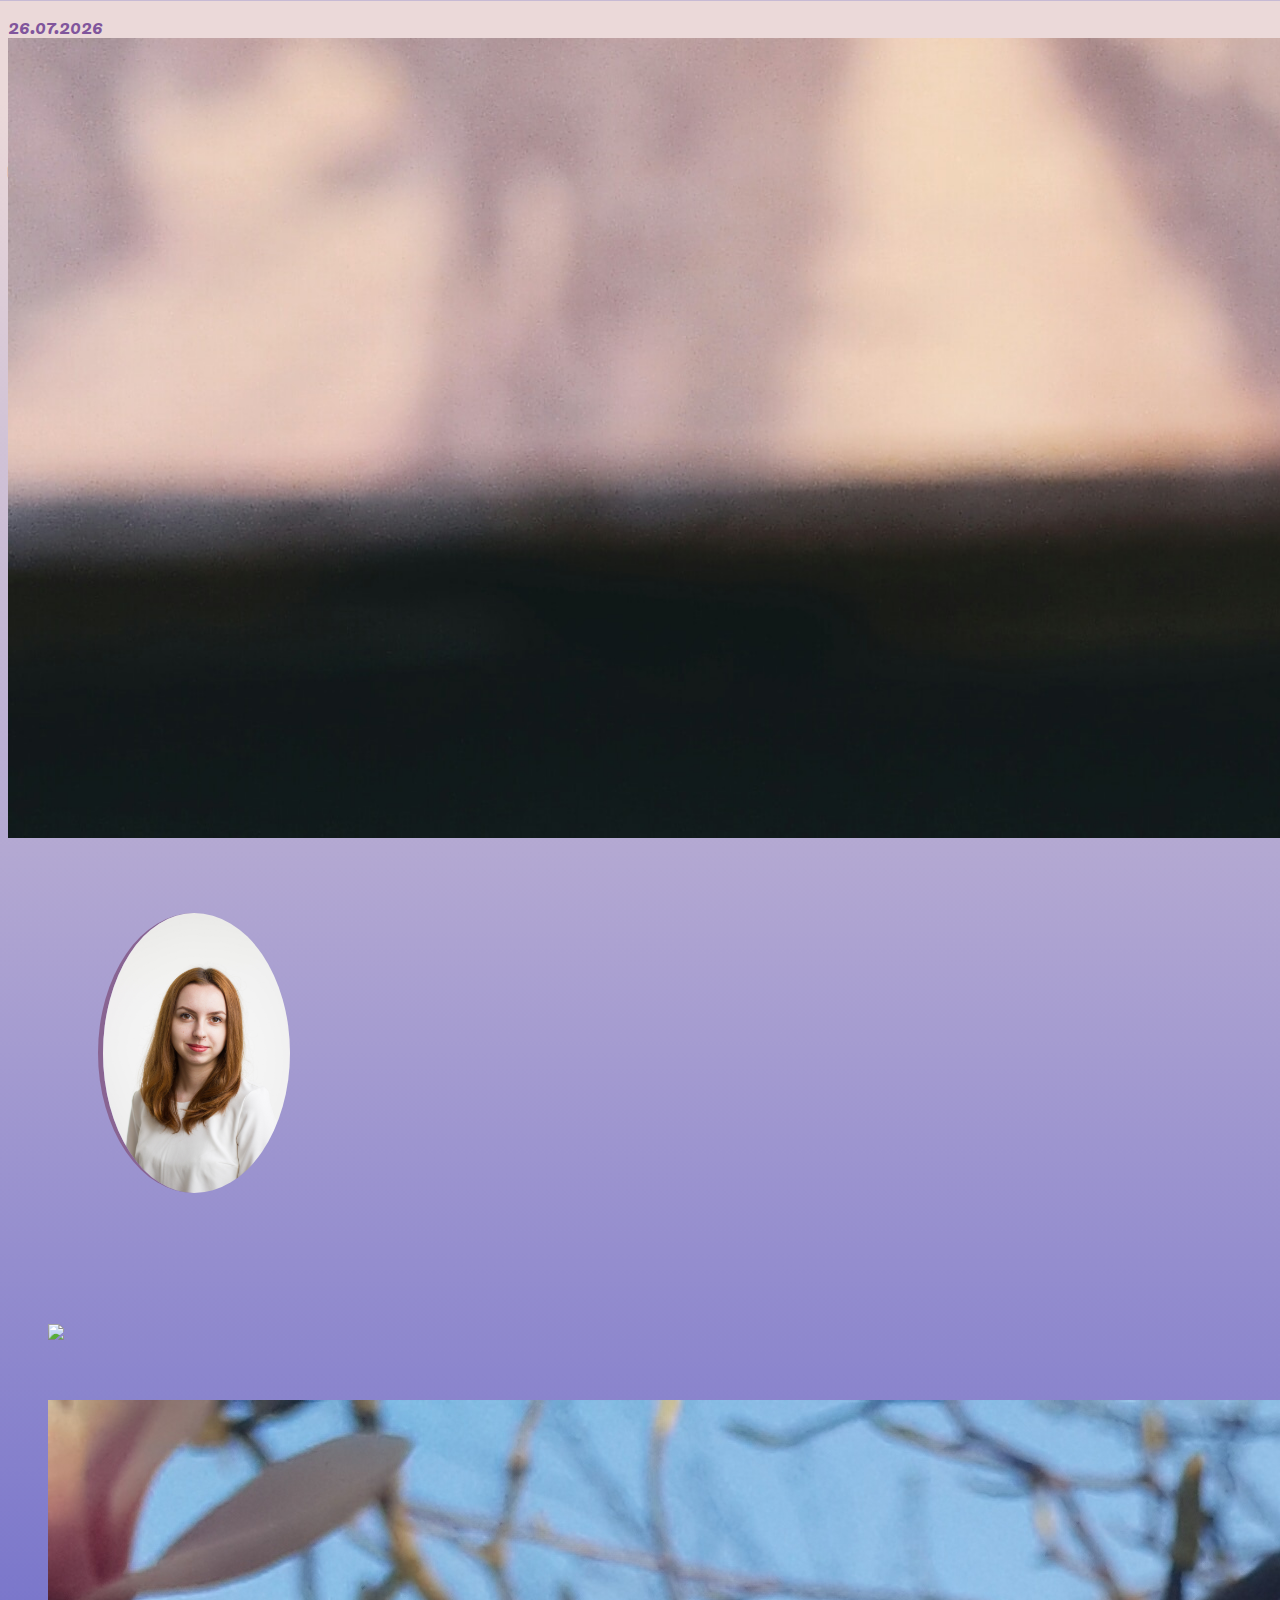
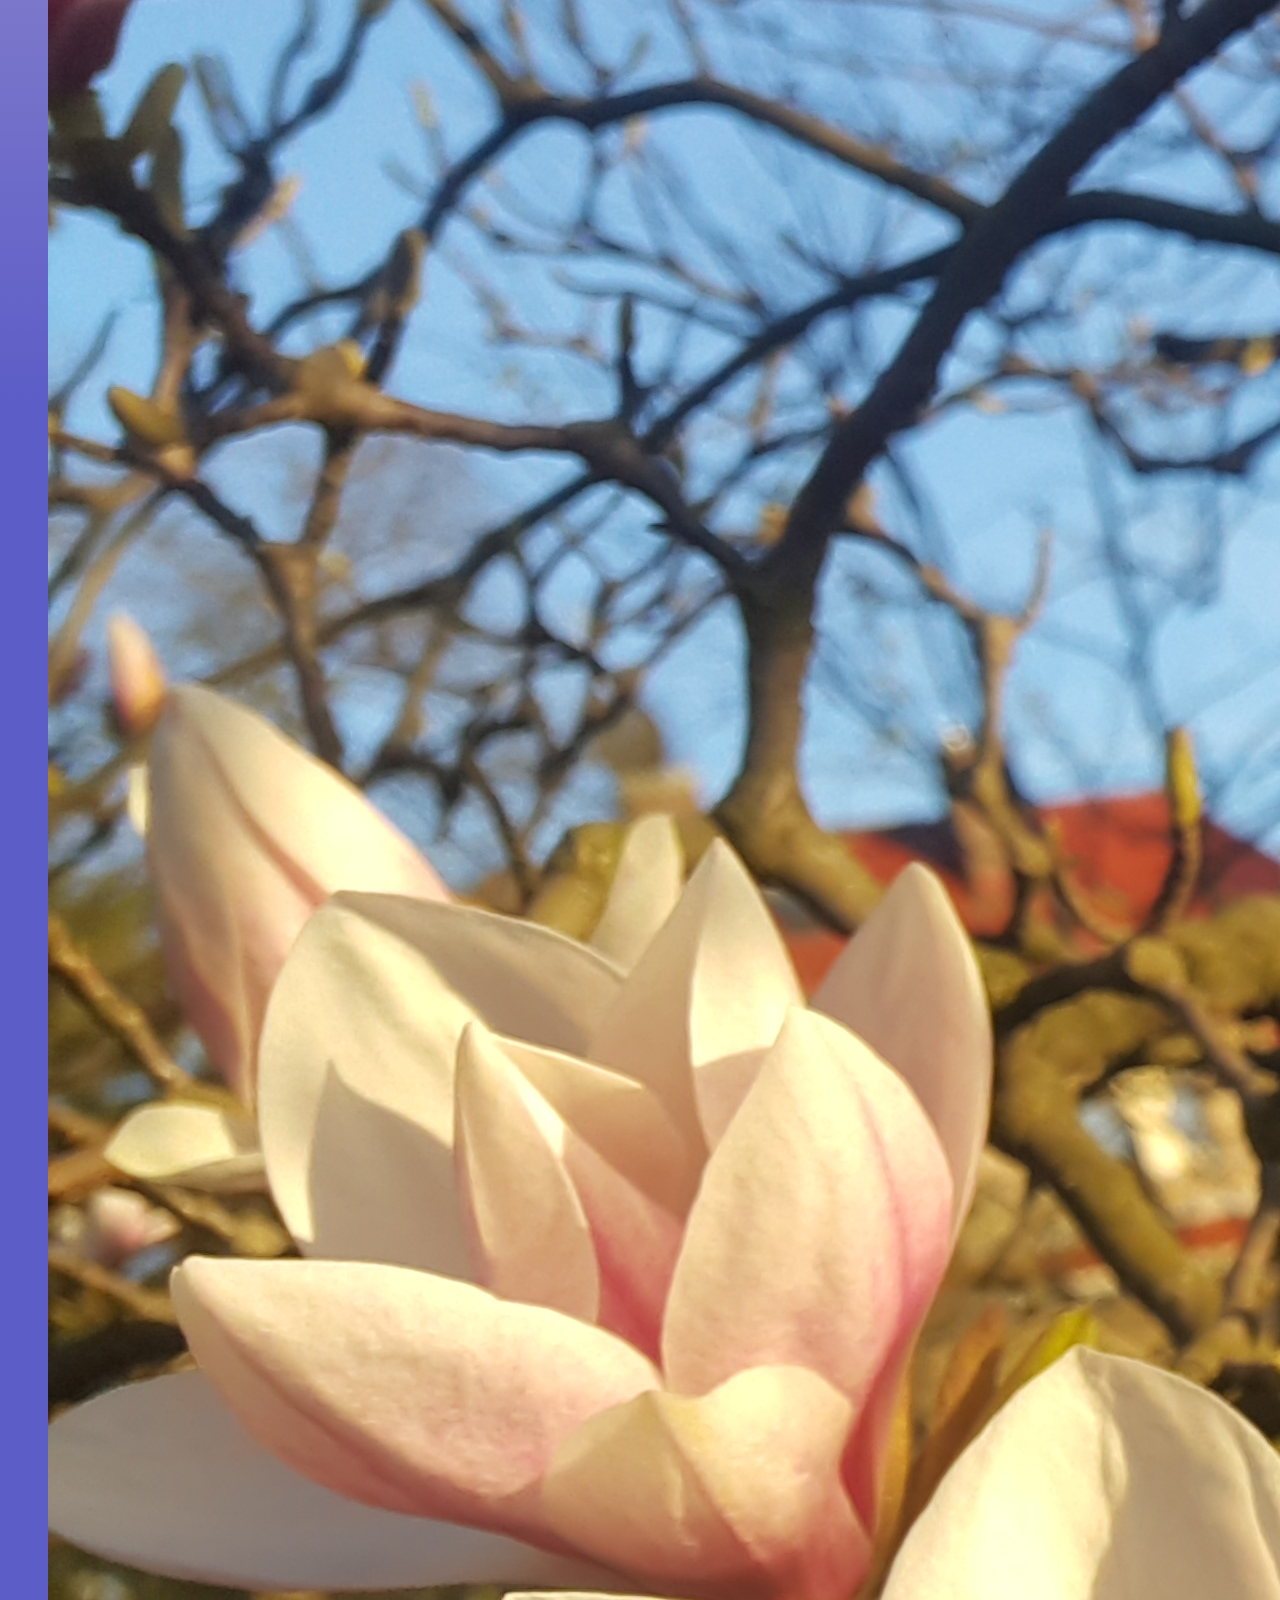
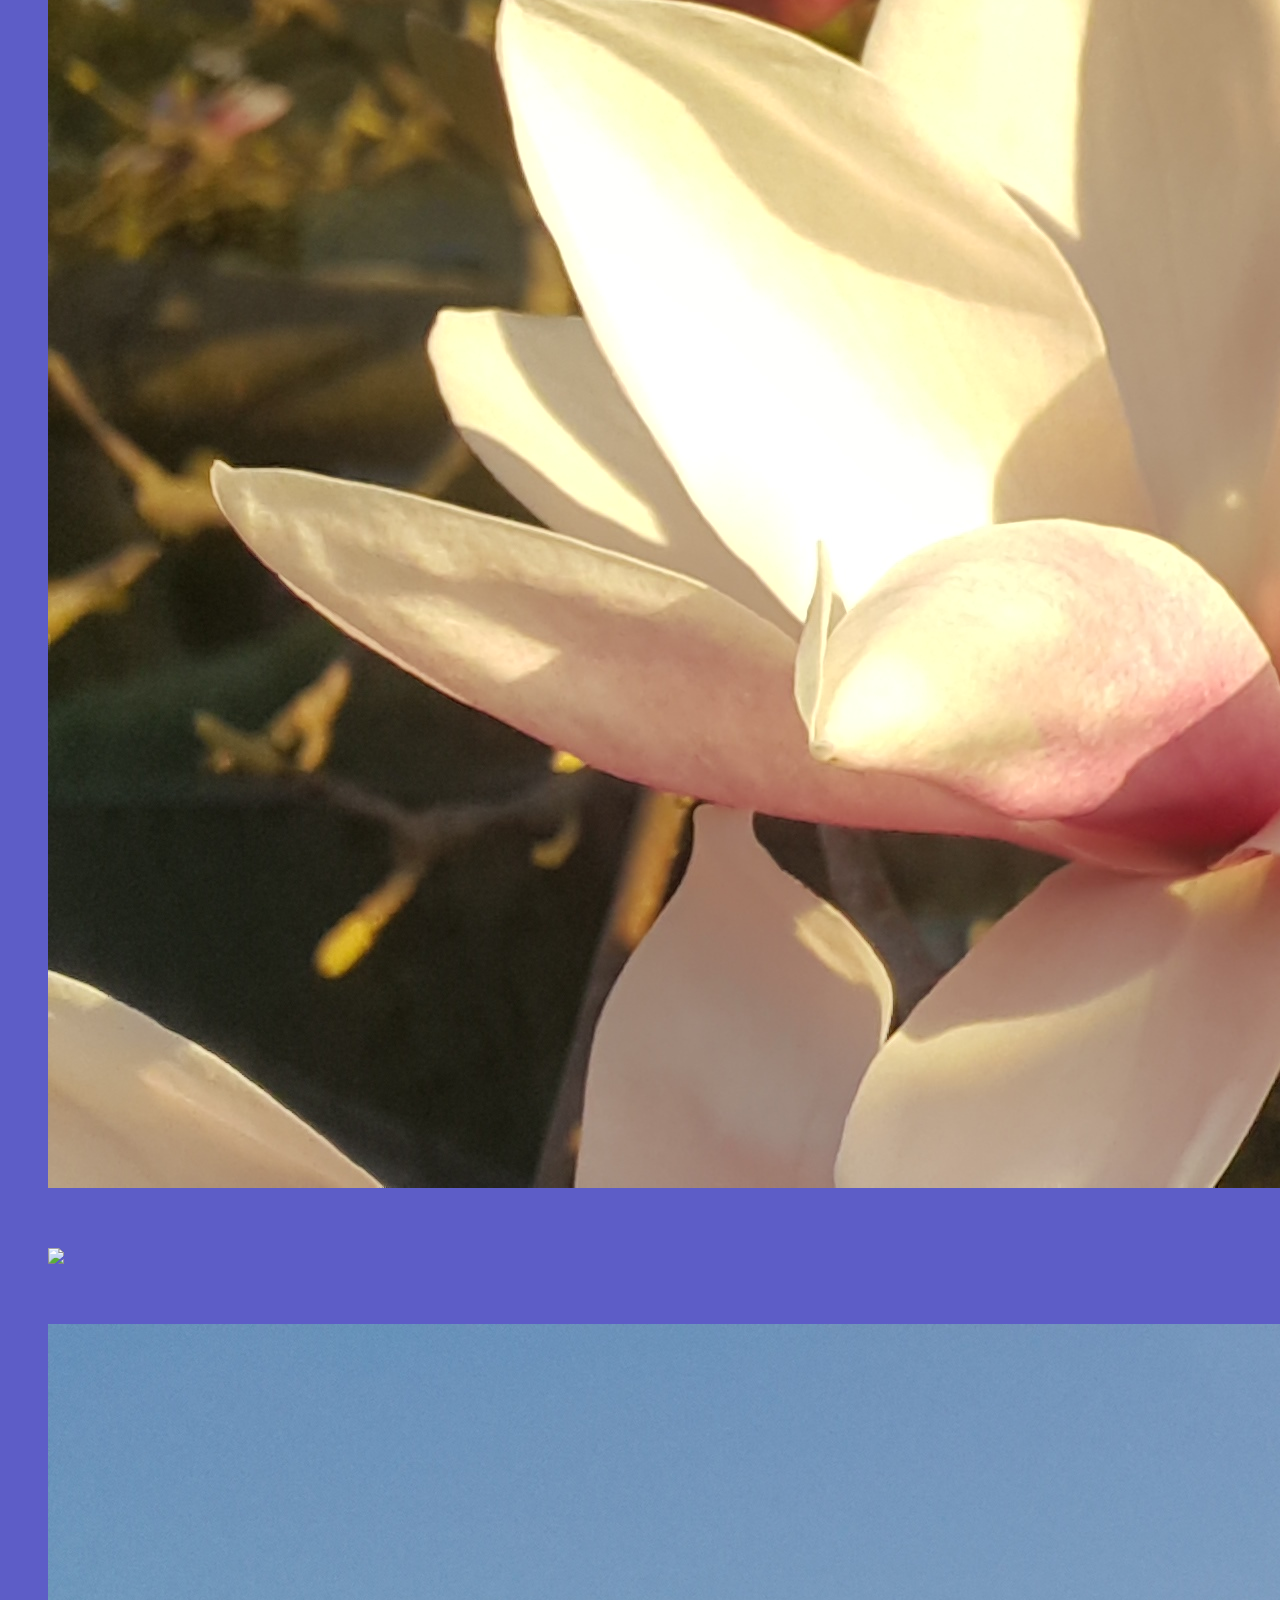
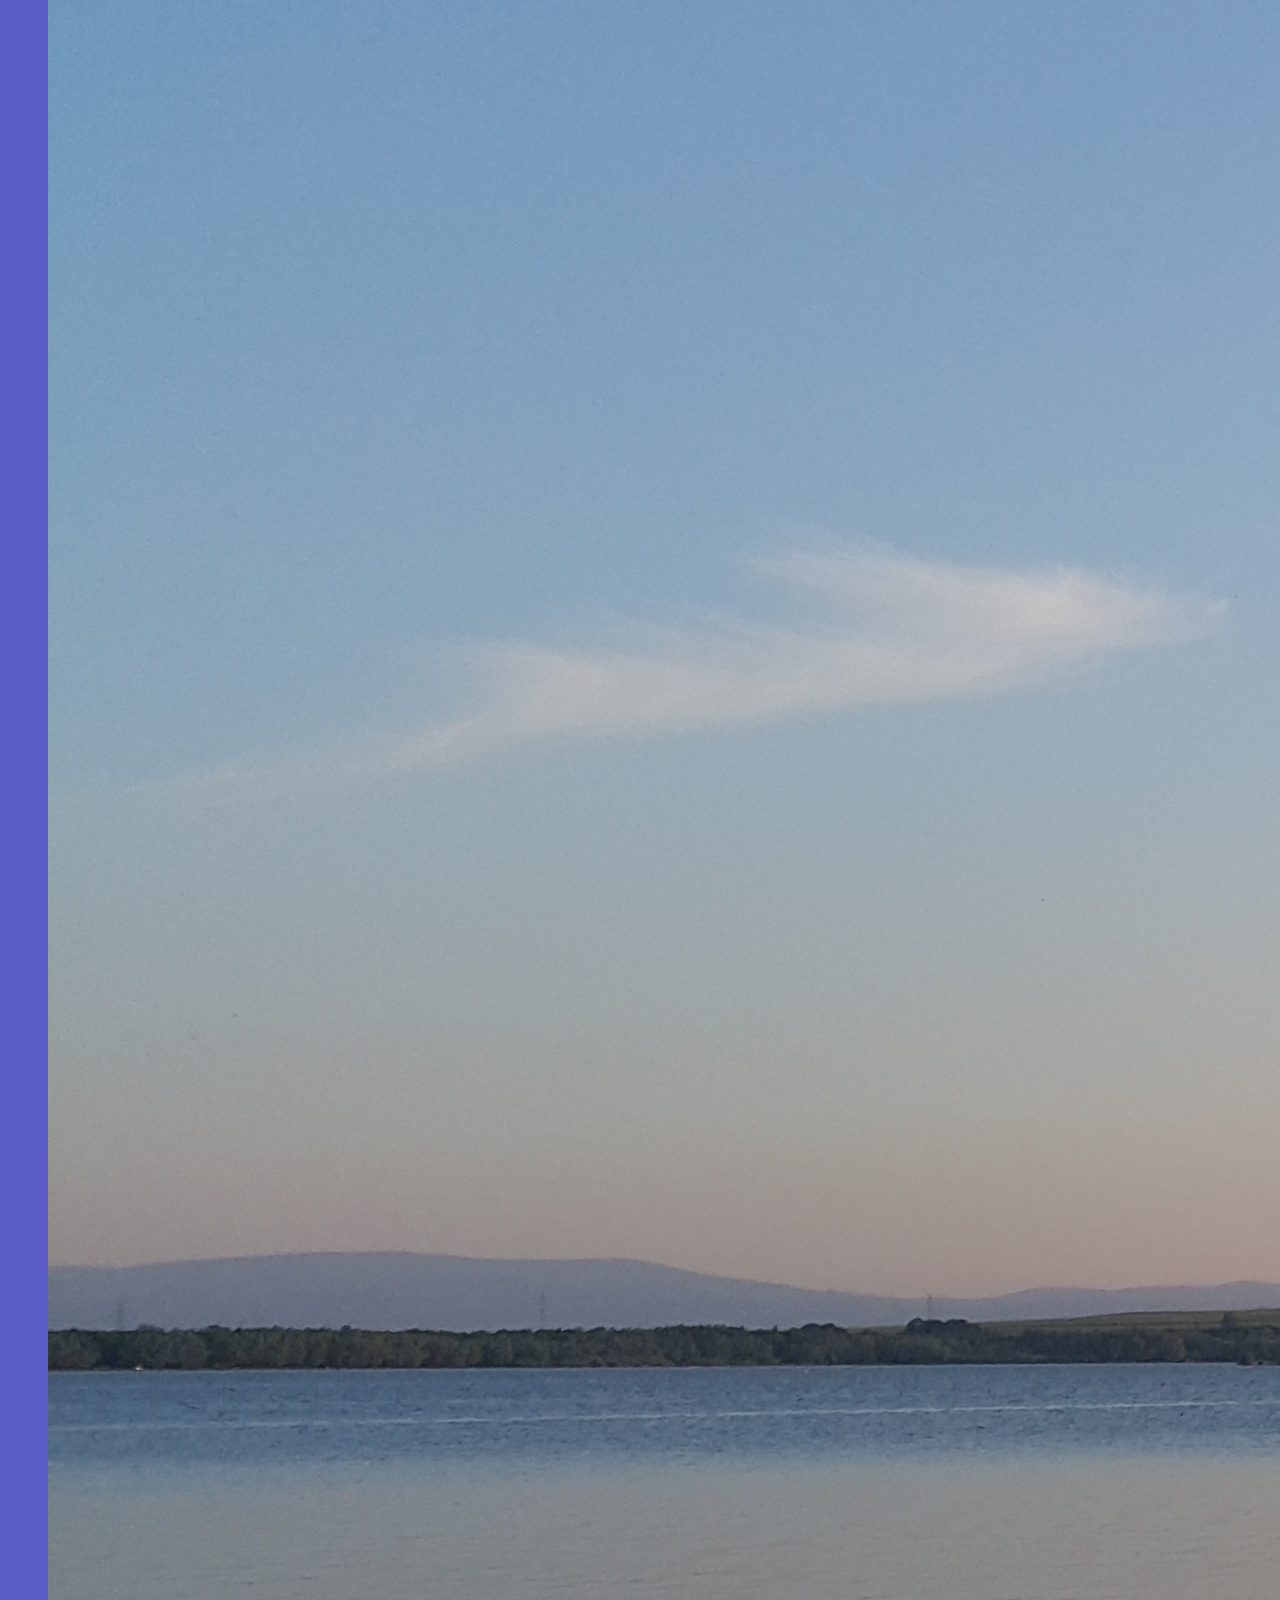
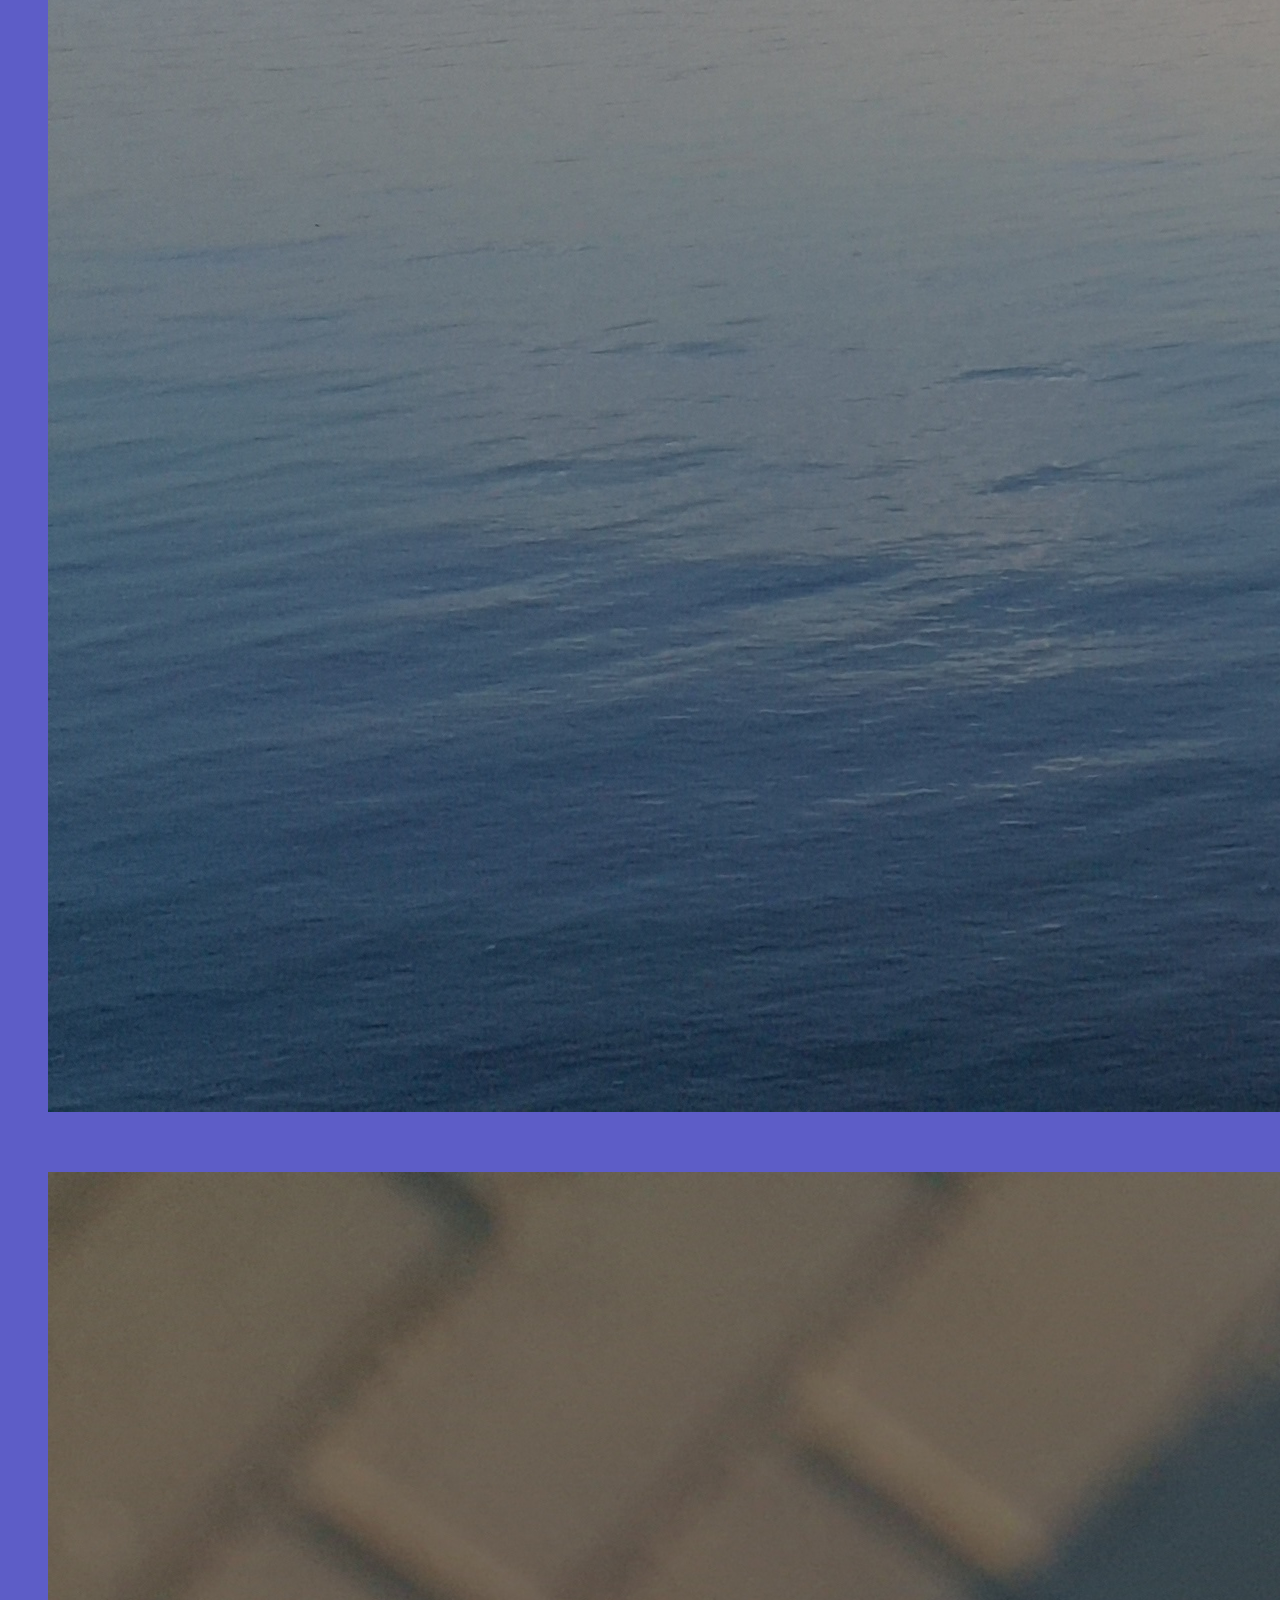
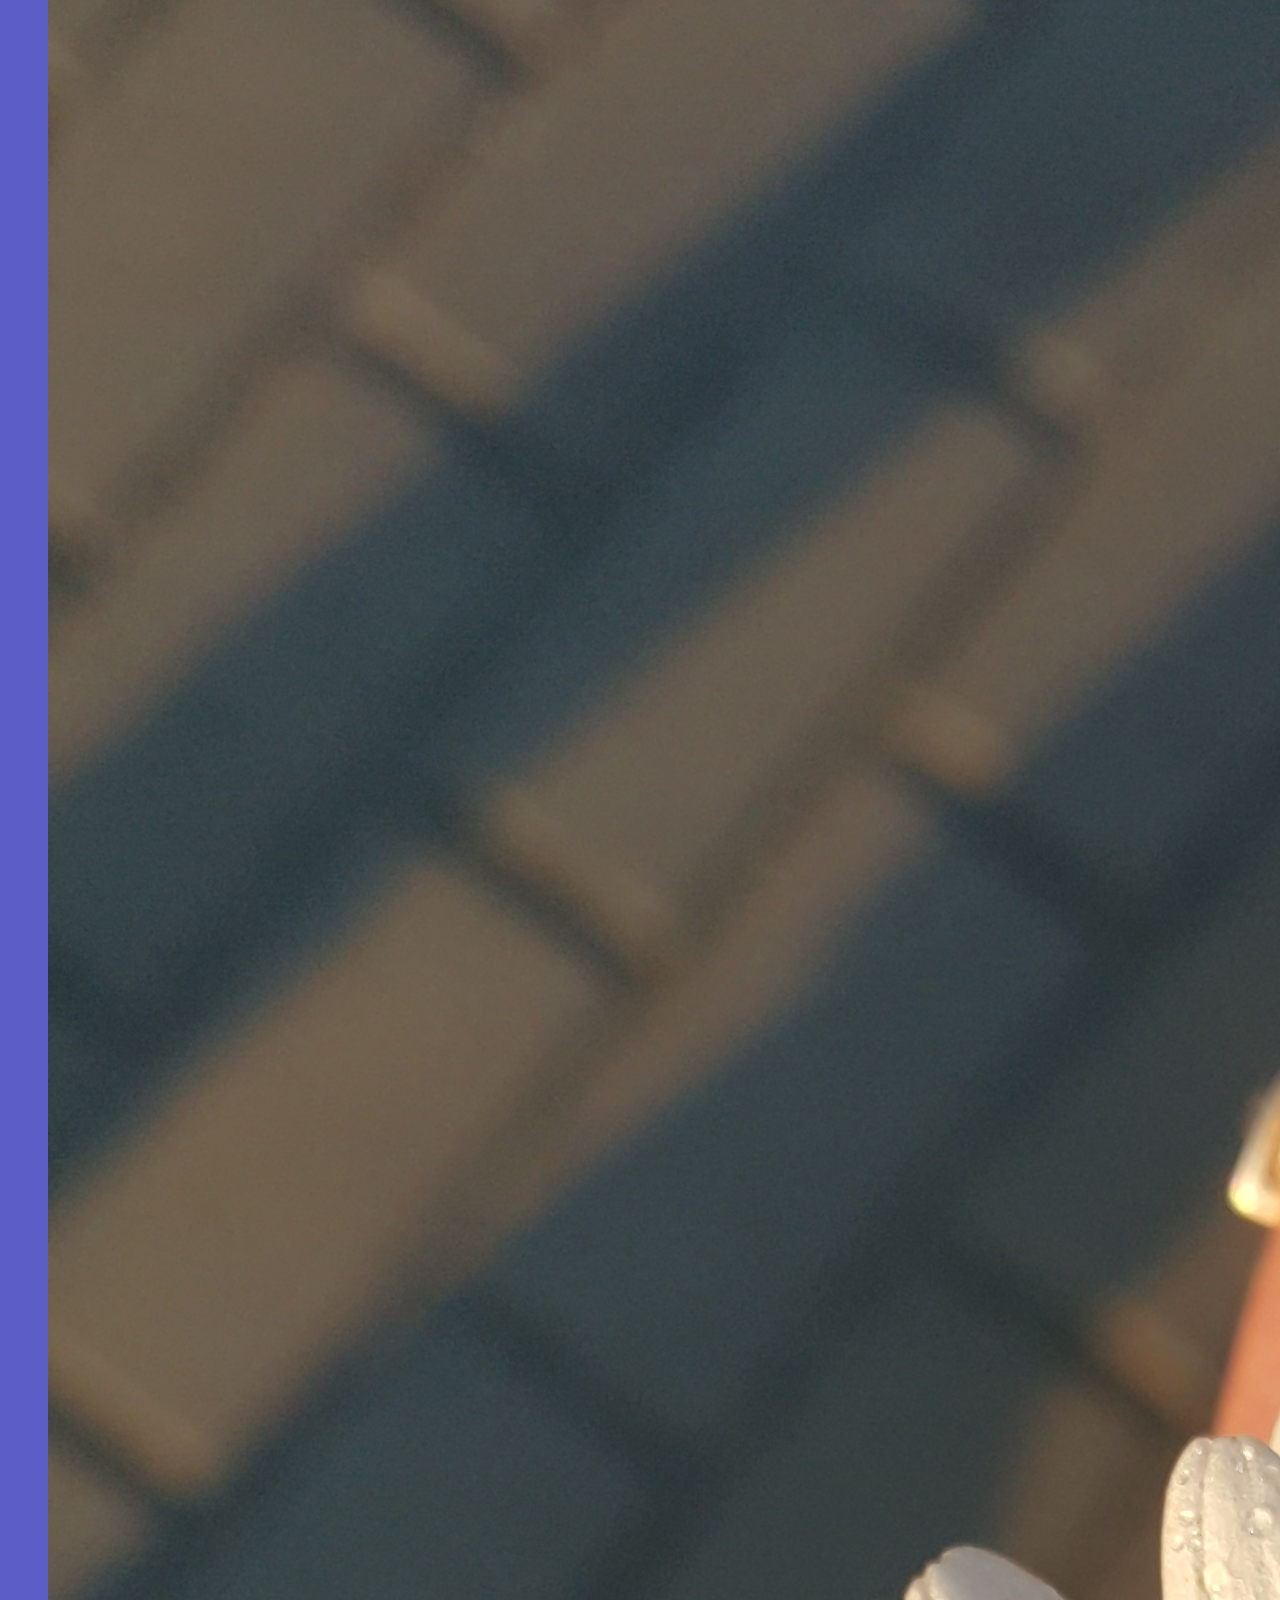
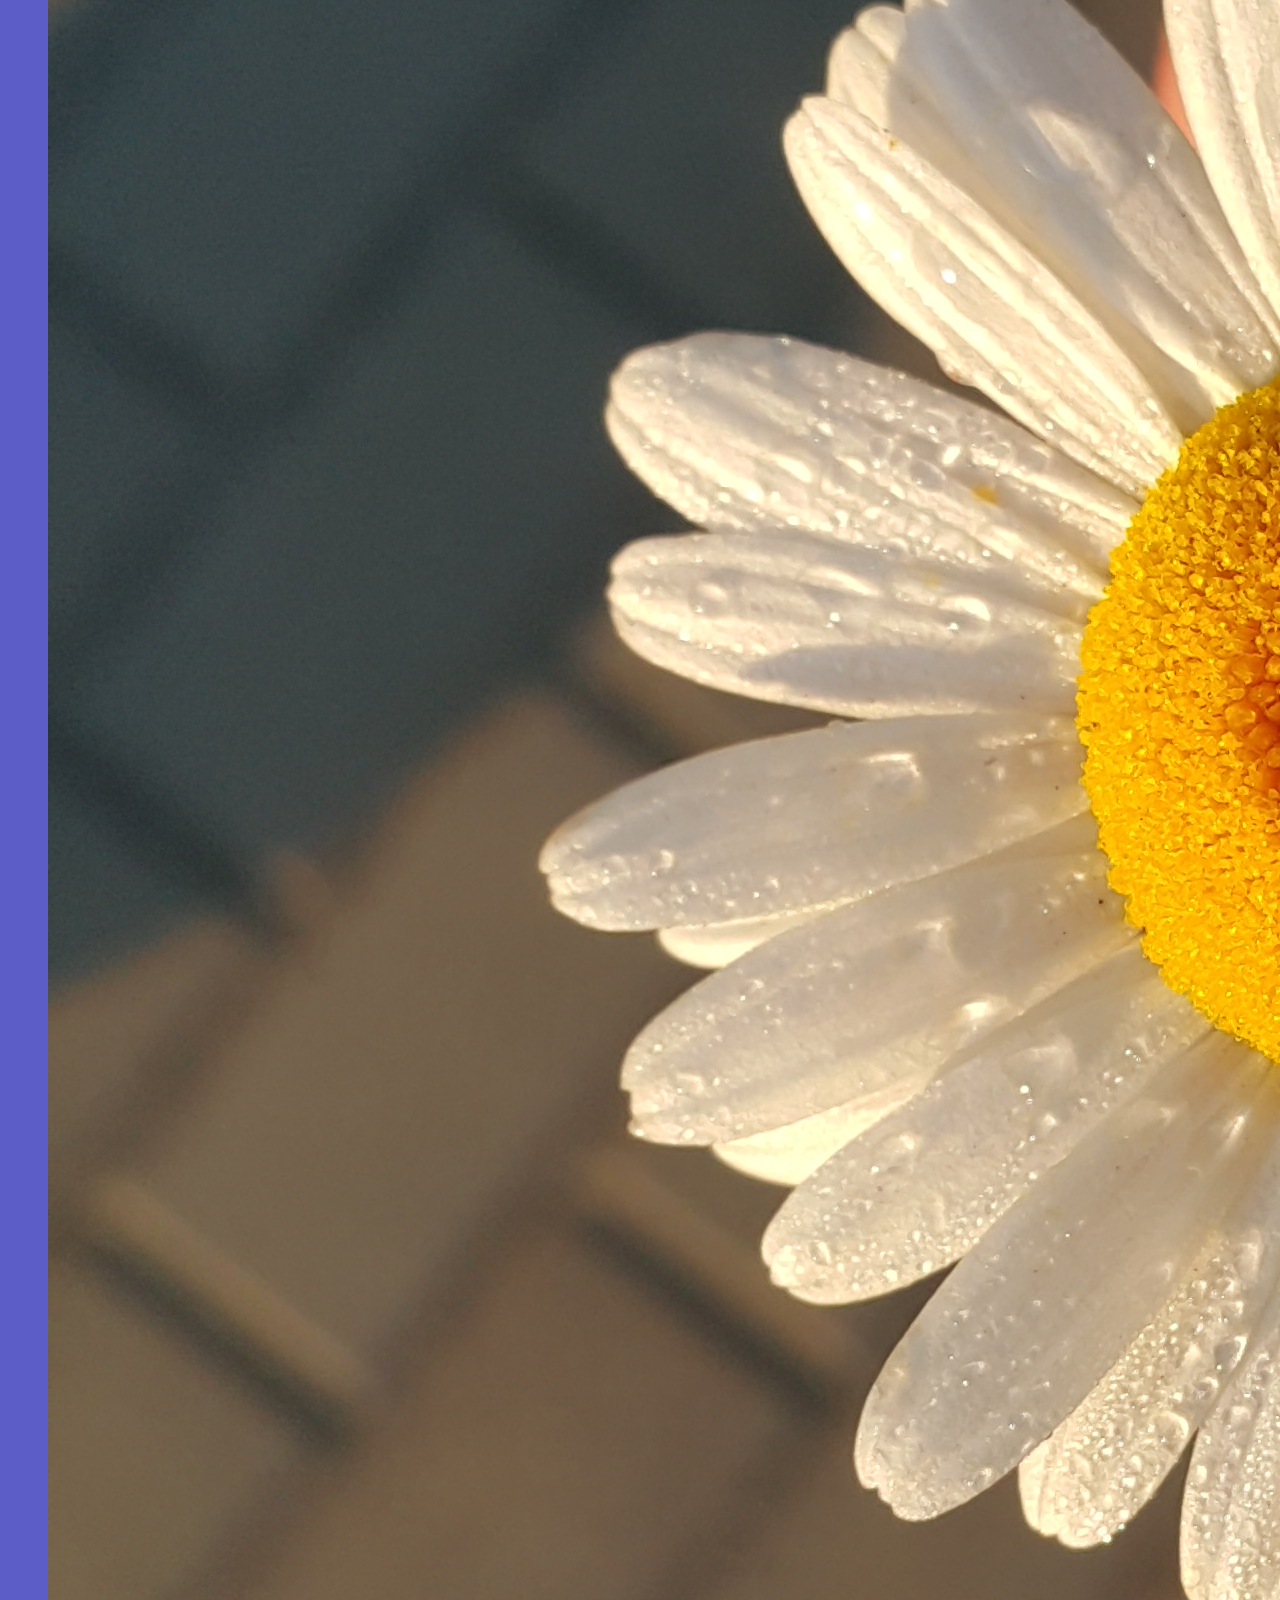
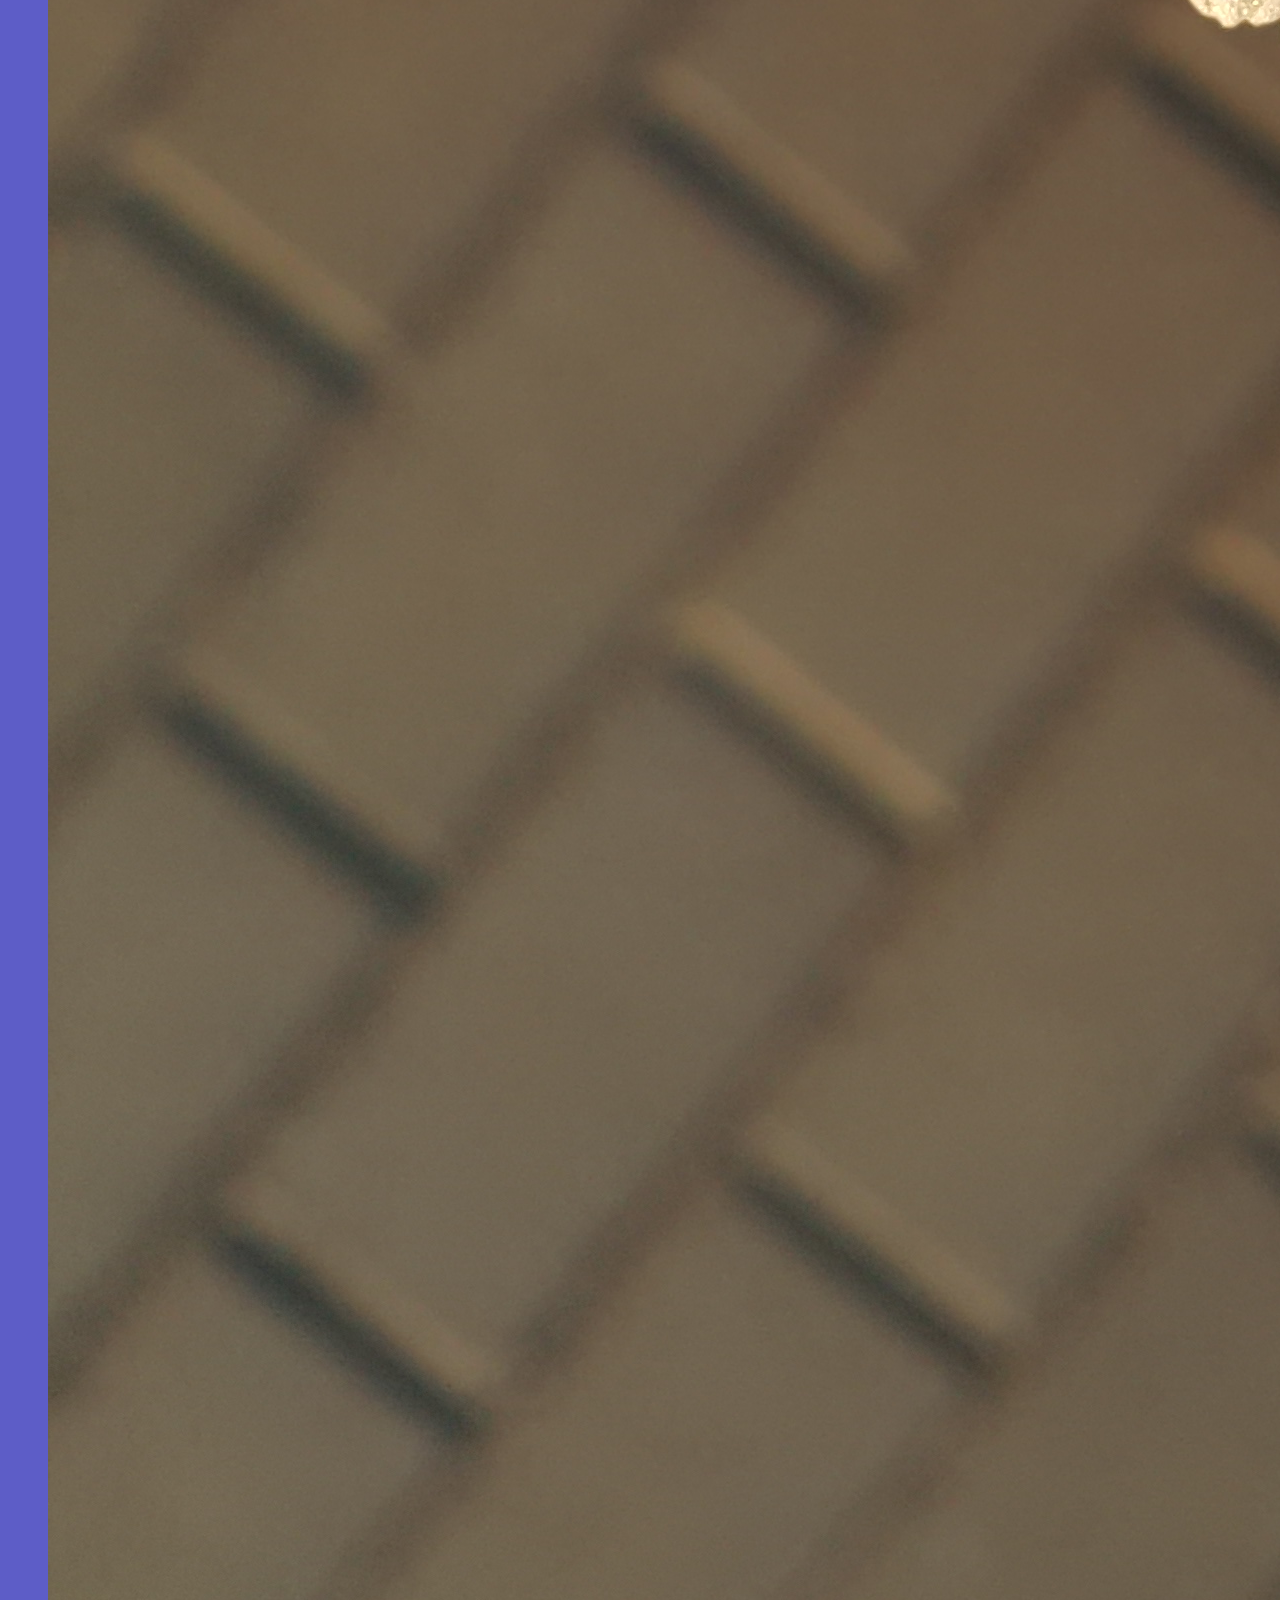
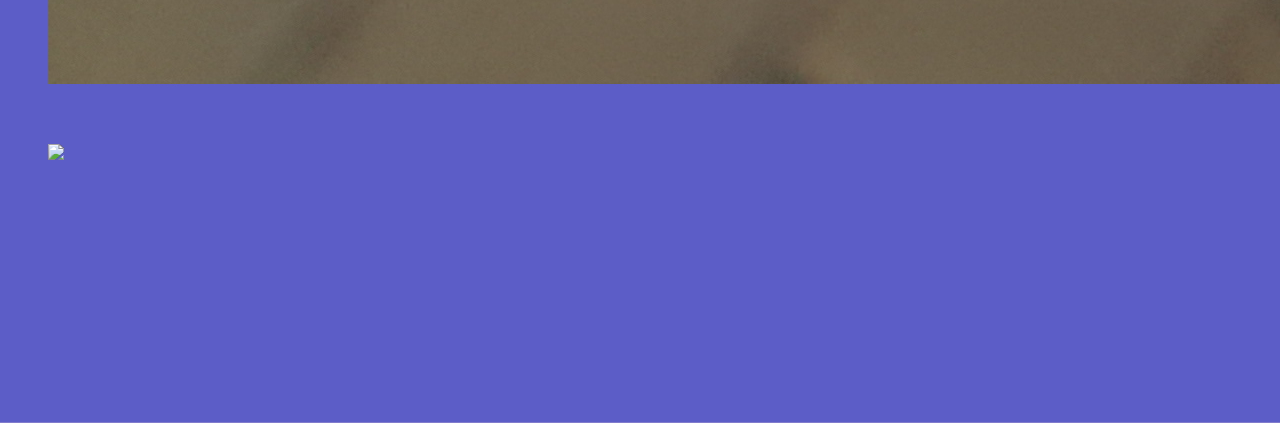
==== index.html @ 00bc59a6 "Add files via upload" ====
<!DOCTYPE html>
<html lang="pl">
  <head> 
    <meta charset="utf-8">
    <meta name="viewport" content="width=device-width, initial-scale=1, shrink-to-fit=no">
    <link rel="stylesheet" href="stylew.css" type="text/css"/>
    <link rel="stylesheet" href="css/bootstrap.min.css"/>
    <link rel="stylesheet" href="https://cdnjs.cloudflare.com/ajax/libs/font-awesome/4.7.0/css/font-awesome.min.css">
    <link href="https://fonts.googleapis.com/css?family=Pacifico|Satisfy&display=swap" rel="stylesheet">
   
    <script type="text/javascript" src="clock.js"></script>
    <script type="text/javascript" src="data.js"></script>
</head>

<body  onload="obliczanie(); obliczanie2();">
  <div class="container">
<Header class="row">
  <div class="col-4">
    <div id="data">
      <script type="text/javascript"></script>
      </div>
  </div>
  <div class="col-4">
    <div id="clock"> 
  <script type="text/javascript"></script>
</div>
 </div>
  <div class="col-4">
    <p class="media">My media:</p> 
    <a href="https://www.instagram.com/elithabetz/" class="fa fa-instagram" target="_blank" ></a>
    <a href="https://www.facebook.com/elithabet.zyshchuk" class="fa fa-facebook" target="_blank" ></a>
    <a href="https://twitter.com/" class="fa fa-twitter" target="_blank" ></a>
    <a href="https://www.pinterest.com/" class="fa fa-pinterest" target="_blank" ></a>
  </div>
</Header>
<div class="pic">Hello <br> My name is Eli </div>

<div class="me">About myself</div>
<aside > <img id="cv" class="img-fluid" src="CV.jpg"  /> </aside>
<main >Let me introduce myself. My full name is Elithabet Zyshchuk. I was born on November, 23, 1999 in Brest.<br><br>
   I’m interested in computer science, music, sport and crime fiction.<br><br>
   I have always been good at sports. I like playing volleyball, basketball and many more. <br><br>
  I love crime fiction. I read criminal books and magazines, watch criminal films and play role playing games such as "Mafia". <br><br>
  My dream is to study computer science and to go to Japan. I love everything associated with this country. I hope that in the future, I will learn Japanise. I want to go to Japan and stay there for a long time. I want to get a job there as a computer scientist. </main>

<div class="portfolio">Portfolio</div>
<div class="port">
<div class="row">
 <div class="col-sm-6 col-xl-4"> 
  <figure>
    <img src="port1.jpg" class="img-fluid"/>
  </figure>   
  <p>New Year in Wrocław</p>  
 </div>
 <div class="col-sm-6 col-xl-4"> 
    <figure>
        <img src="port2.jpg" class="img-fluid" />
    </figure>   
    <p>Beautiful flowers near my house</p>  
 </div>
 <div class="col-sm-6 col-xl-4"> 
    <figure>
         <img src="port3.jpg" class="img-fluid"/>
    </figure> 
    <p>Winter in Globin</p>    
 </div>
 <div class="col-sm-6 col-xl-4"> 
    <figure>
         <img src="port4.jpg" class="img-fluid"/>
    </figure>    
    <p>Magnificent sunset in Mietków</p> 
 </div>                
 <div class="col-sm-6 col-xl-4"> 
    <figure>
        <img src="port5.jpg" class="img-fluid"/>
    </figure>     
    <p>Chamomile after rain</p>
 </div>
 <div class="col-sm-6 col-xl-4"> 
    <figure>
        <img src="port6.jpg" class="img-fluid"/>
    </figure>   
    <p>Summer in Lloret de Mar</p>  
 </div>
 

 </div>
 </div>

<div class="ankieta">Ask me<br> </div>

<div class="ank">
<div class="row">
  <form action="Wizetowka.html" method="POST">
    <div class="col-6">
    <label>Name and Surname</label> 
 <input name="nazwisko" id="nazwisko">
</div>
<div class="col-6">
 <label>E-mail</label>
 <input name="email" type="email" id="email">
</div>
<div class="col-6">
 <label>Message</label>
 <textarea name="wiadomosc" placeholder="Ask your questions" cols="50" rows="3"></textarea>
</div>
<div class="col-6">
 <input type="submit" name="wyslij" id="submit" value="Sent">  
</div>
 </form>
</div>
</div>

</div>
<script src="https://code.jquery.com/jquery-3.3.1.slim.min.js" integrity="sha384-q8i/X+965DzO0rT7abK41JStQIAqVgRVzpbzo5smXKp4YfRvH+8abtTE1Pi6jizo" crossorigin="anonymous"></script>
<script src="https://cdnjs.cloudflare.com/ajax/libs/popper.js/1.14.7/umd/popper.min.js" integrity="sha384-UO2eT0CpHqdSJQ6hJty5KVphtPhzWj9WO1clHTMGa3JDZwrnQq4sF86dIHNDz0W1" crossorigin="anonymous"></script>
<script src="js/bootstrap.min.js"></script>
</body>


</html>
---- stylew.css ----
.container{
    display: grid;
    grid-template-columns: repeat(12, 1ft);
    grid-template-rows: 30px 800px 60px 350px 60px auto 60px auto;
  }
  
  header{
    grid-column: span 12;
  }
  .pic{
    grid-column: span 12;
  }
  .me{
    grid-column: span 12; 
  }
  aside{
    grid-column: span 5;
  }
  main{
    grid-column: span 7;
  }
  .portfolio{
    grid-column: span 12;    
  }
  .port{
    grid-column: span 12;
  }
  .ankieta{
    grid-column: span 12;
  }
  .ank{
    grid-column: span 12;
  }
  
  header{
    
    font-family: 'Pacifico', cursive;
    color: rgb(128, 85, 156);
    font-size: 20px;
  }
 
  body{
    background-image: linear-gradient(rgb(235, 217, 217) 100px,rgb(93, 93, 199) 2000px);
  }
  .fa-facebook{
    transition: all 0.2s ease-in-out;
  }
  .fa-facebook:hover {
    opacity: 0.7;
    color: rgb(70, 36, 92);
    text-decoration: none;
  }
  .fa-twitter{
    transition: all 0.2s ease-in-out;
  }
  .fa-twitter:hover {
    opacity: 0.7;
    color: rgb(70, 36, 92);
    text-decoration: none;
  }
  .fa-instagram{
    transition: all 0.2s ease-in-out;
  }
  .fa-instagram:hover {
    opacity: 0.7;
    color: rgb(70, 36, 92);
    text-decoration: none;
  }
  .fa-pinterest{
    transition: all 0.2s ease-in-out;
  }
  .fa-pinterest:hover {
    opacity: 0.7;
    color: rgb(70, 36, 92);
    text-decoration: none;
  }
  .fa{
    text-decoration: none;
    width: 17%;
    color:rgb(70, 36, 92)
  
  }
  
  .pic{
    background: url(2back.jpg) no-repeat 0% 30%/ cover padding-box border-box;
    font-family: 'Pacifico', cursive;
    display: flex;
    justify-content: center;
    align-items: center;
    font-size: 50px;
    color: rgb(153, 97, 190);
    text-align: center;
  }
  figure{
      display: flex;
  }
 #cv{
     border-radius: 79%;
     position: relative;
     height: 280px;
     top: 15px;
     left: 90px;
     border-left: 5px solid rgb(137, 100, 146);
 }
 .me{
    font-family: 'Pacifico', cursive;
    color: rgb(128, 85, 156);
    font-size: 40px;
    text-align: center;
    
 }
 aside{
    position: relative;
     border-right: 8px solid rgb(71, 29, 95); 
     border-left: 0px;
     border-top: 0px;
     border-bottom: 0px;
     border-style: dotted;
 }
 .portfolio{
    font-family: 'Pacifico', cursive;
    color: rgb(128, 85, 156);
    font-size: 40px;
    text-align: center;
 }
.ankieta{
    font-family: 'Pacifico', cursive;
    color: rgb(65, 30, 88);
    font-size: 40px;
    text-align: center;
}
.img-fluid{
  transition: all 0.2s ease-in-out;
}
.img-fluid:hover{
transform: scale(1.1);  
opacity: 0.9;
}
label{
  font-family: 'Pacifico', cursive;
  color: rgb(65, 30, 88);
}
.ank{
  display: flex;
  justify-content: center;
}
input{
  background-color: rgb(205, 183, 226);
}
textarea{
  background-color: rgb(205, 183, 226);
}
p{ font-family: 'Pacifico', cursive;
  color: rgb(65, 30, 88);
  text-align: center;

}
main{
  font-family: 'Pacifico', cursive;

}
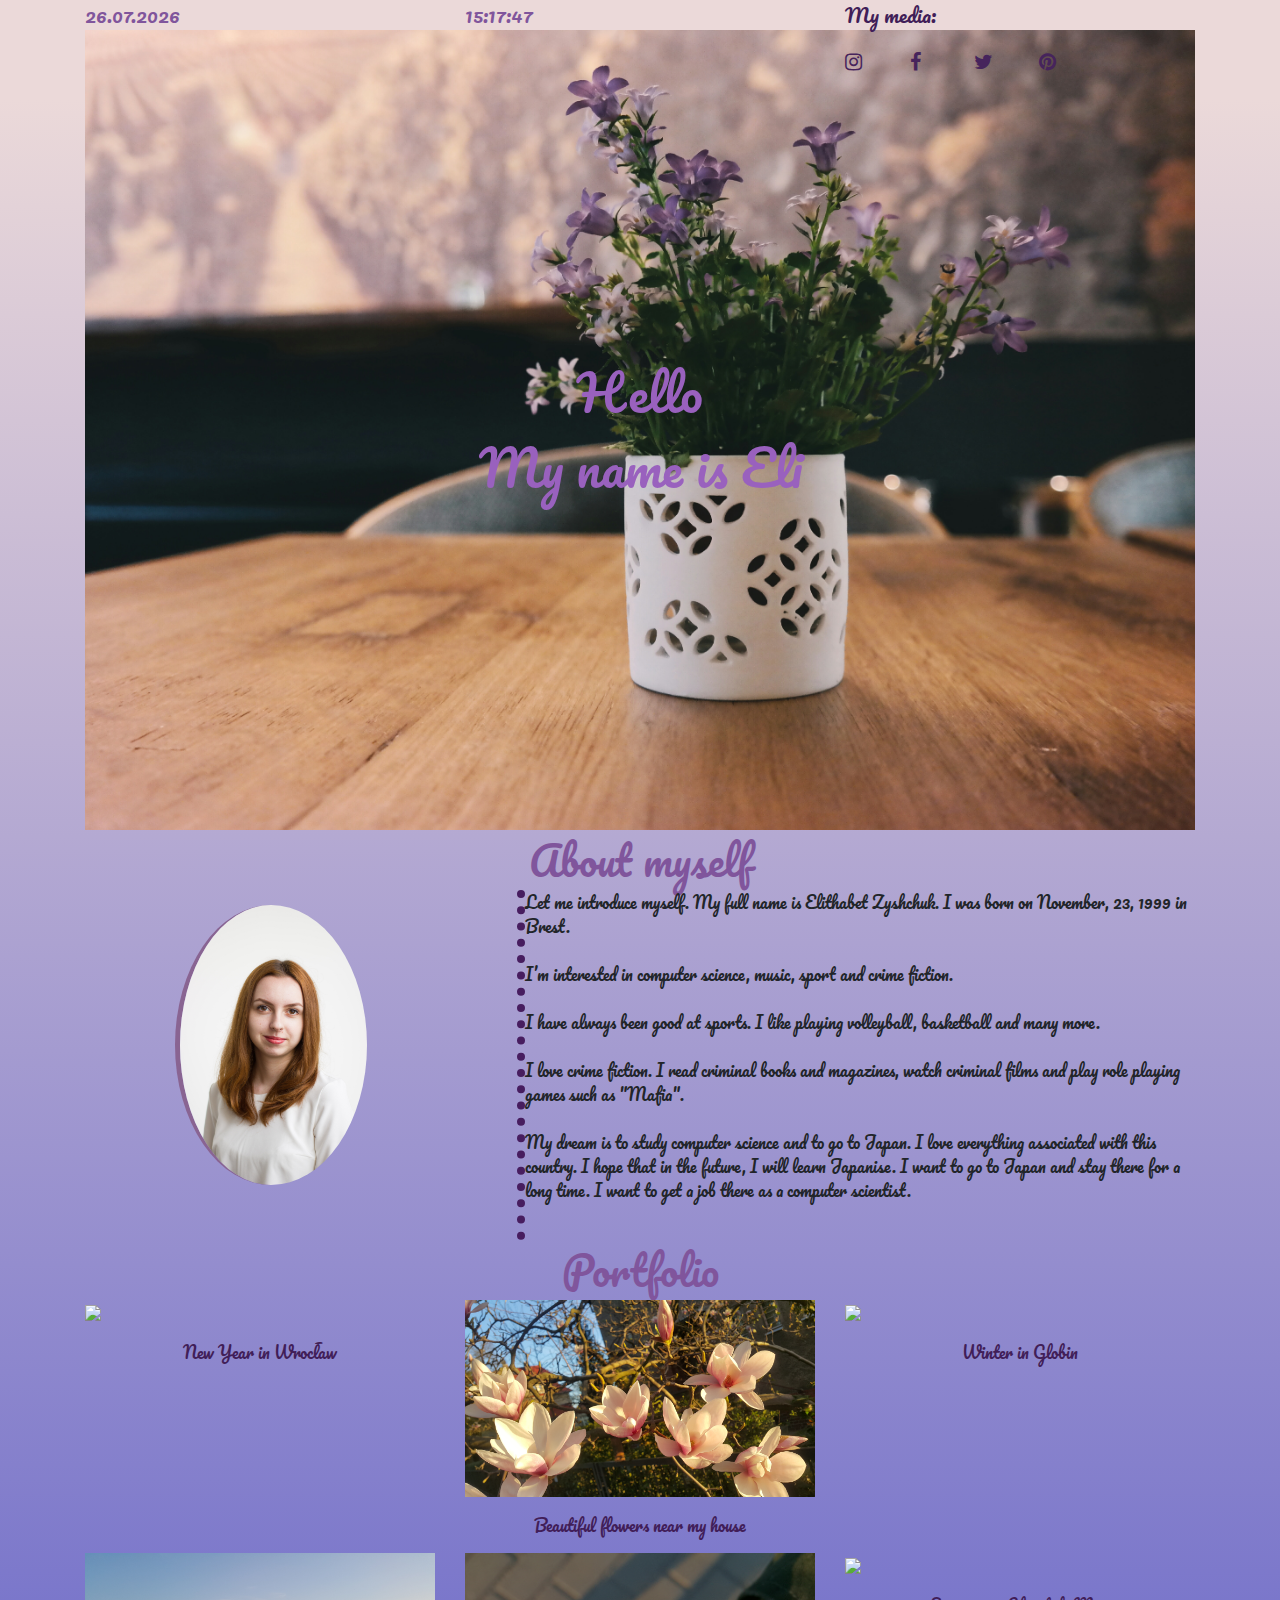
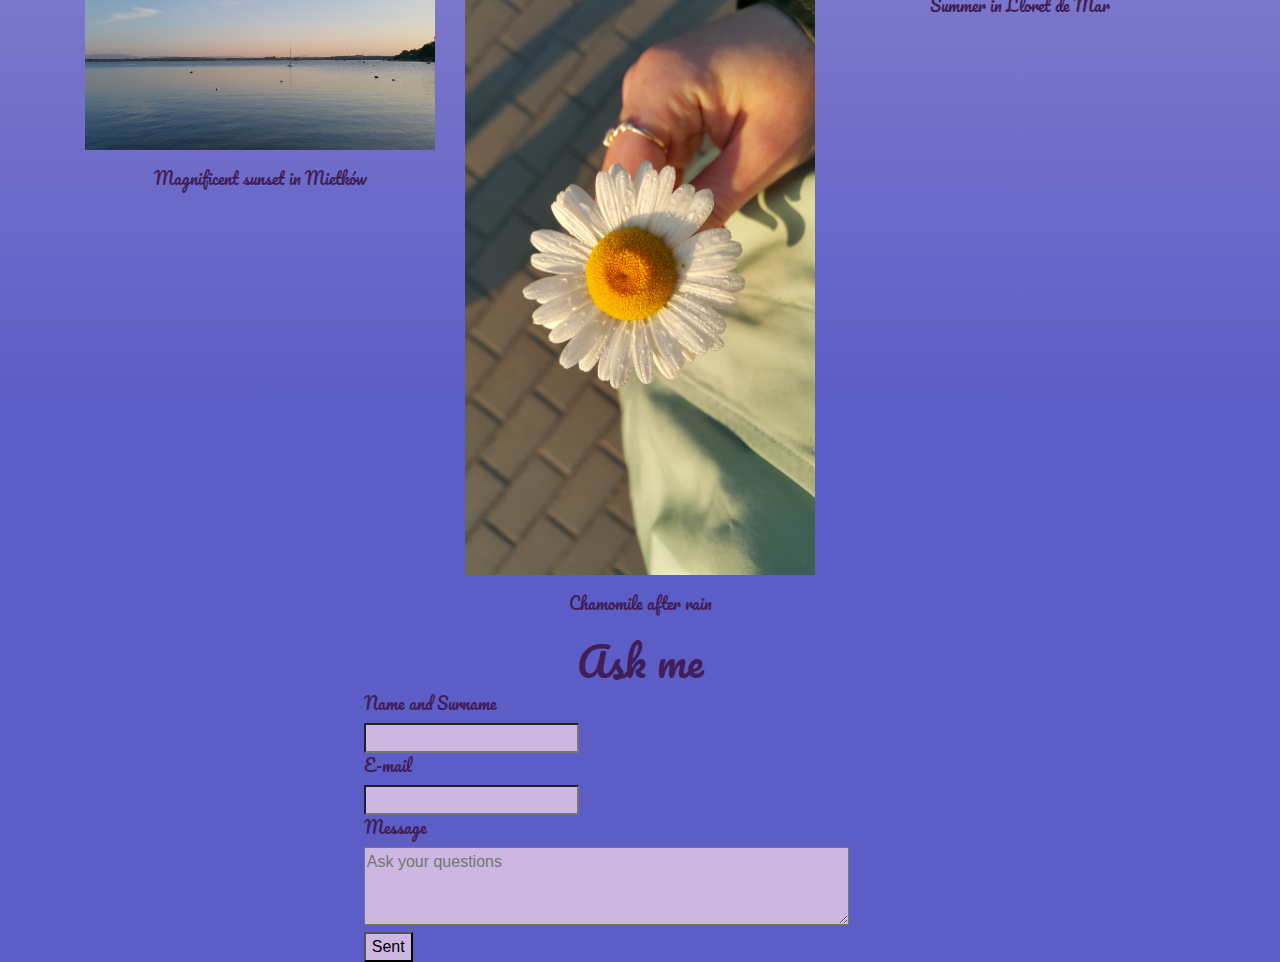
==== commit 8ef47739: "Update index.html" ====
--- a/index.html
+++ b/index.html
@@ -4,7 +4,7 @@
     <meta charset="utf-8">
     <meta name="viewport" content="width=device-width, initial-scale=1, shrink-to-fit=no">
     <link rel="stylesheet" href="stylew.css" type="text/css"/>
-    <link rel="stylesheet" href="css/bootstrap.min.css"/>
+    <link rel="stylesheet" href="bootstrap.min.css"/>
     <link rel="stylesheet" href="https://cdnjs.cloudflare.com/ajax/libs/font-awesome/4.7.0/css/font-awesome.min.css">
     <link href="https://fonts.googleapis.com/css?family=Pacifico|Satisfy&display=swap" rel="stylesheet">
    
@@ -114,8 +114,8 @@
 </div>
 <script src="https://code.jquery.com/jquery-3.3.1.slim.min.js" integrity="sha384-q8i/X+965DzO0rT7abK41JStQIAqVgRVzpbzo5smXKp4YfRvH+8abtTE1Pi6jizo" crossorigin="anonymous"></script>
 <script src="https://cdnjs.cloudflare.com/ajax/libs/popper.js/1.14.7/umd/popper.min.js" integrity="sha384-UO2eT0CpHqdSJQ6hJty5KVphtPhzWj9WO1clHTMGa3JDZwrnQq4sF86dIHNDz0W1" crossorigin="anonymous"></script>
-<script src="js/bootstrap.min.js"></script>
+<script src="bootstrap.min.js"></script>
 </body>
 
 
-</html>+</html>
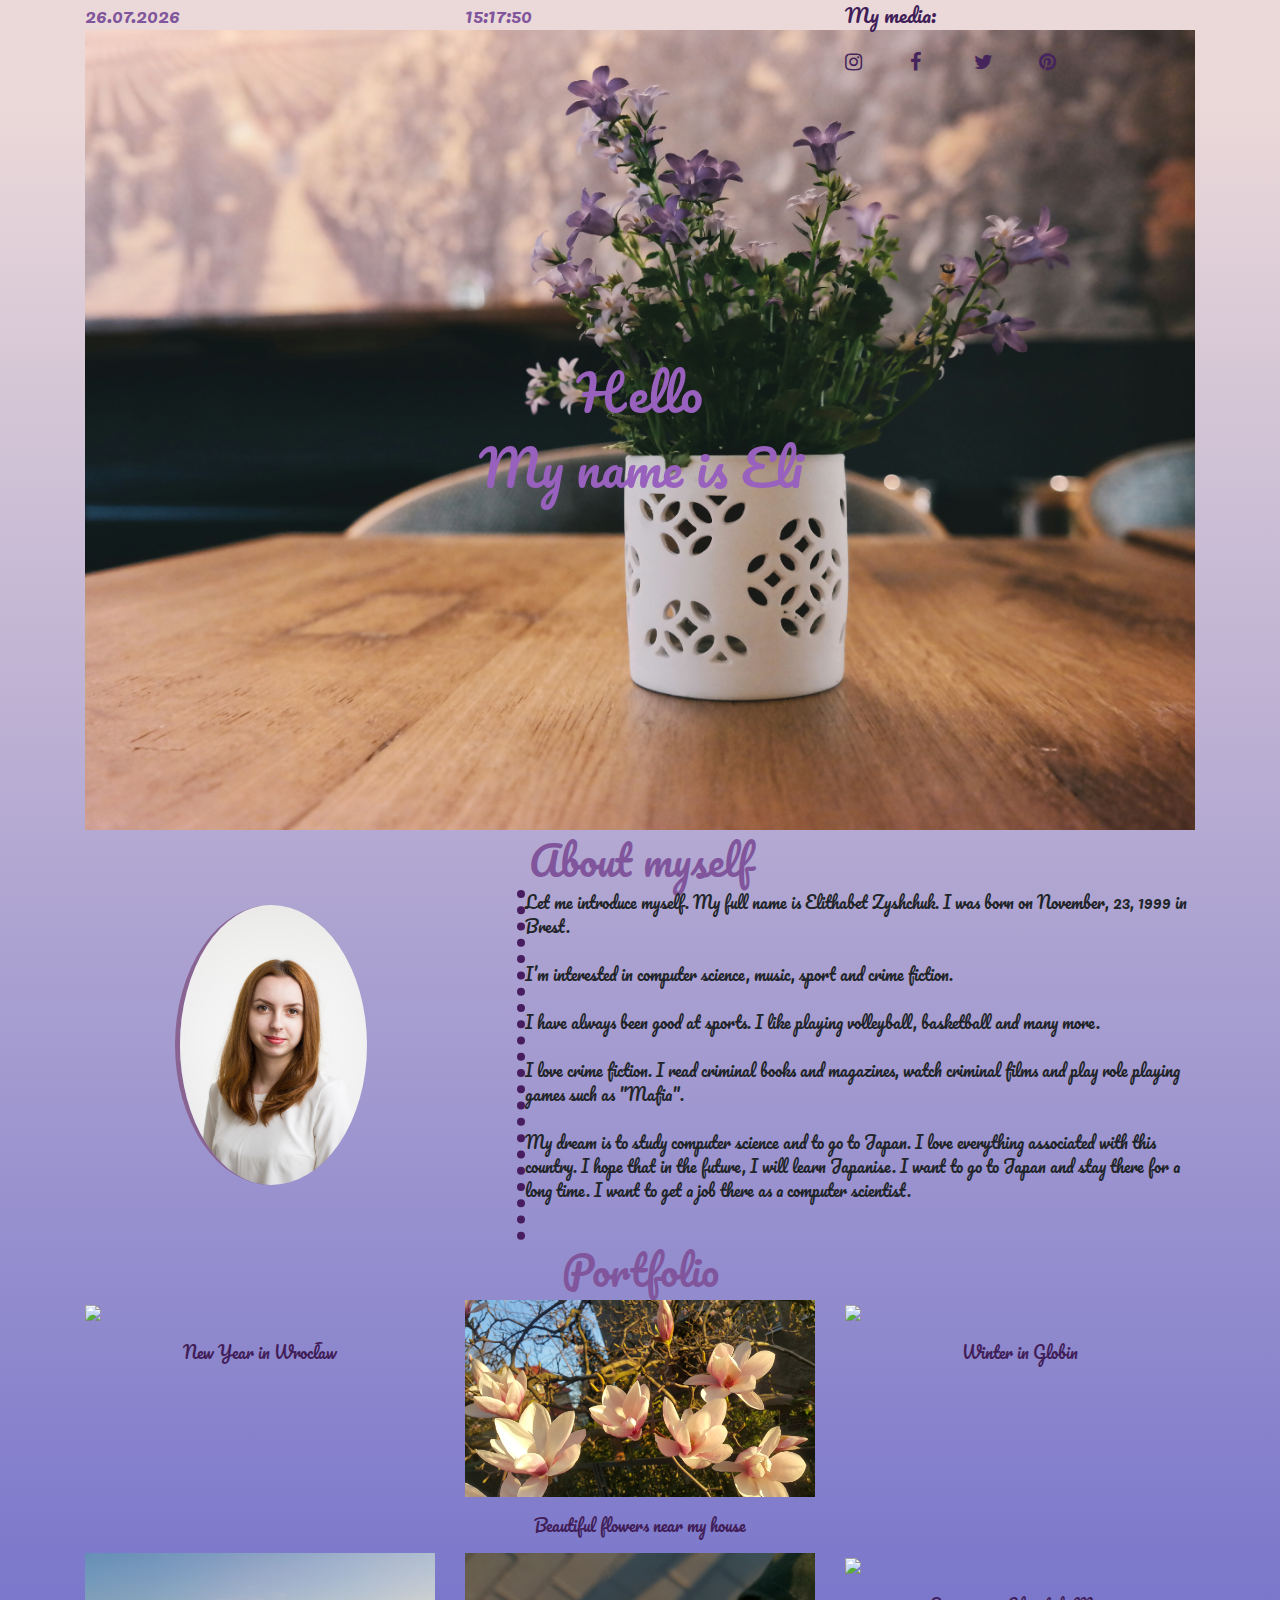
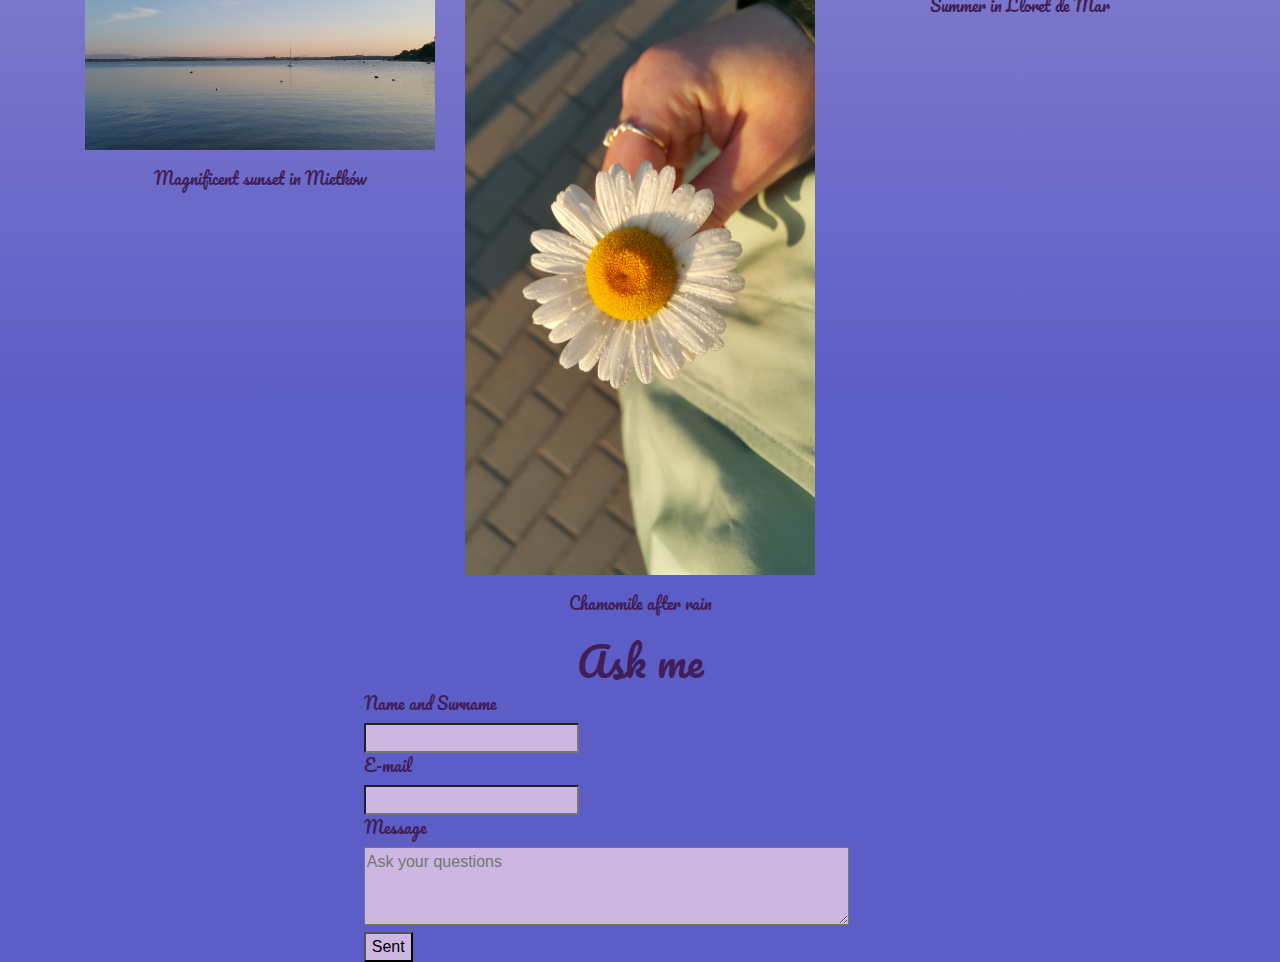
==== commit 00c8b15e: "Update index.html" ====
--- a/index.html
+++ b/index.html
@@ -91,7 +91,7 @@
 
 <div class="ank">
 <div class="row">
-  <form action="Wizetowka.html" method="POST">
+  <form action="index.html" method="POST">
     <div class="col-6">
     <label>Name and Surname</label> 
  <input name="nazwisko" id="nazwisko">
